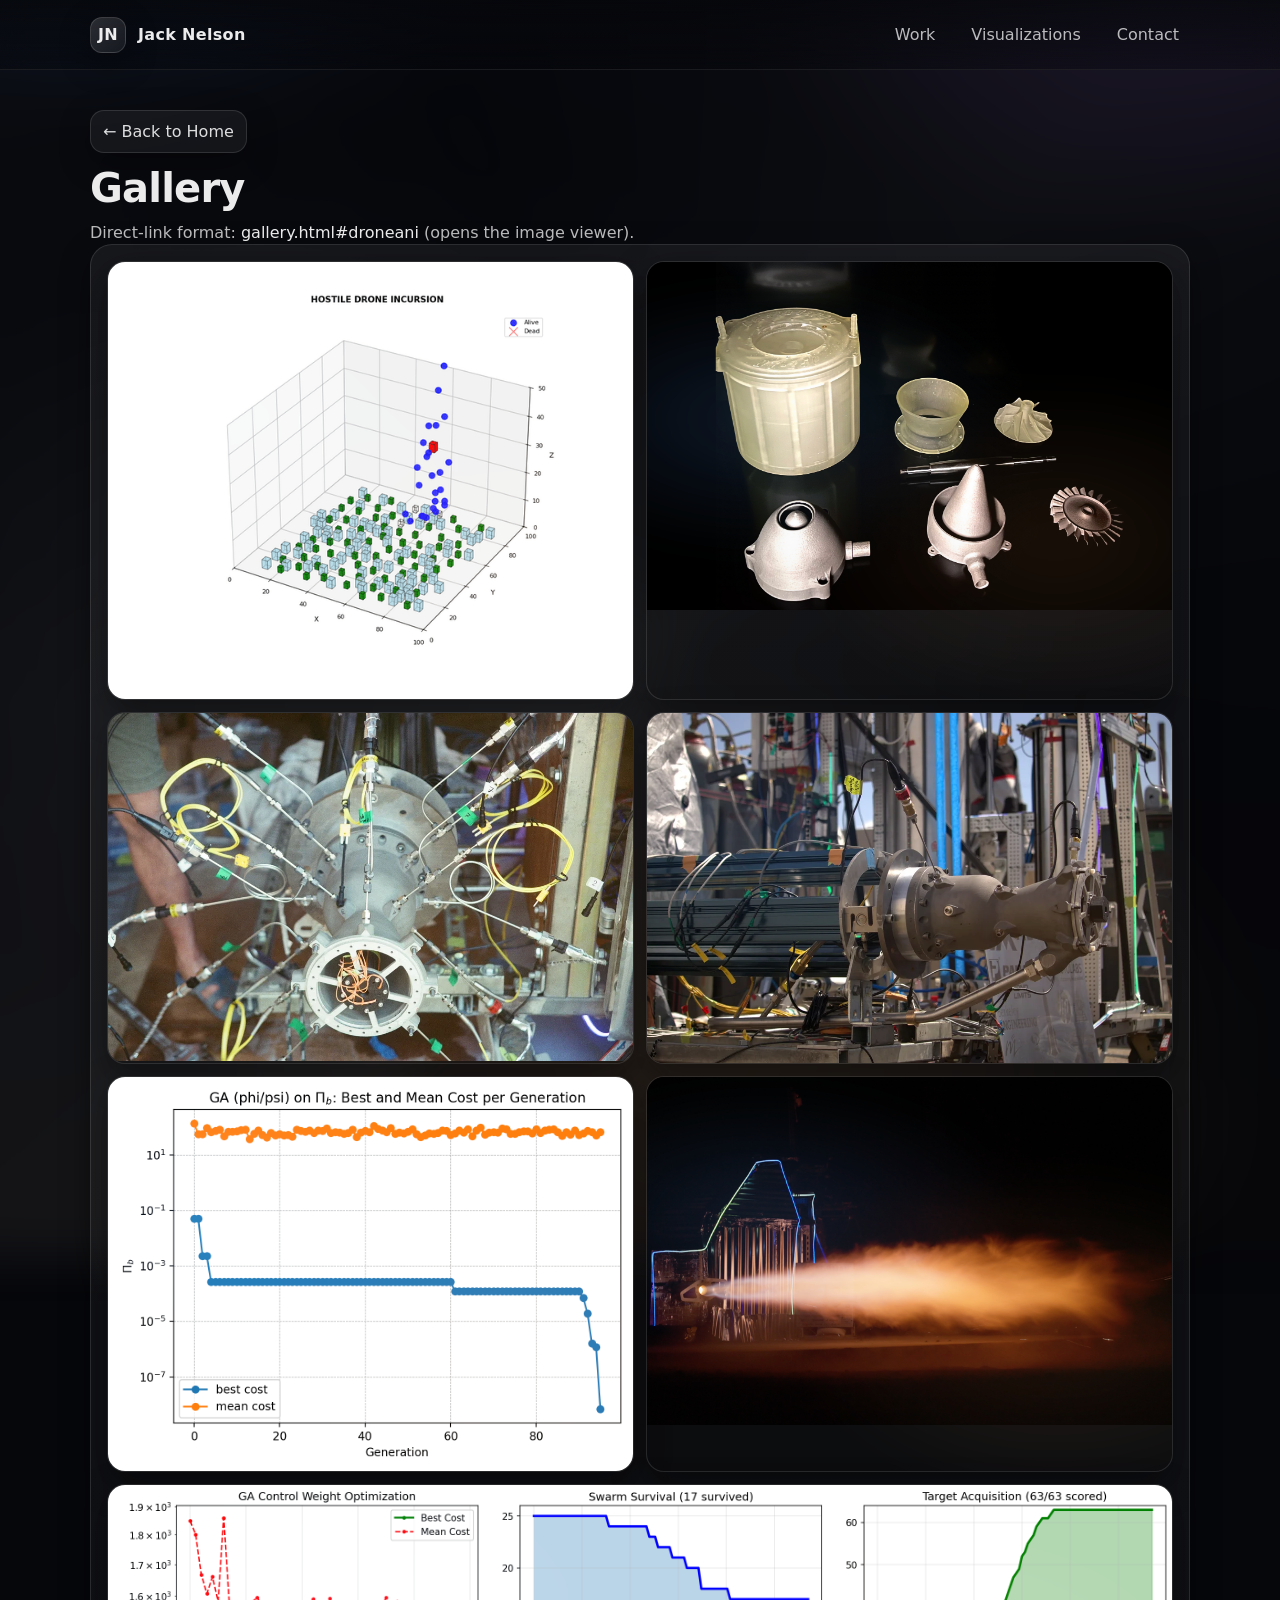
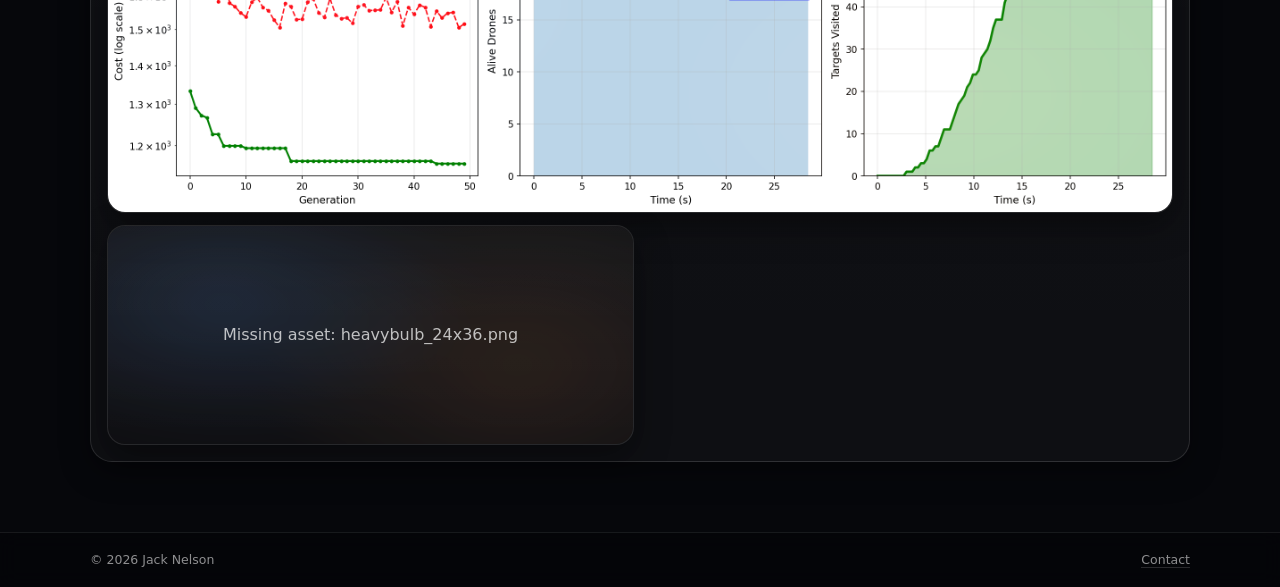
==== gallery.html @ c69b214f "Initial commit: jackanelson.com static engineering portfolio Goal: a fast, accessible, no-build pers" ====
<!doctype html>
<html lang="en">
<head>
  <meta charset="utf-8" />
  <meta name="viewport" content="width=device-width,initial-scale=1" />
  <title>Gallery — Jack Nelson</title>
  <meta name="description" content="Image gallery with direct-link support." />
  <link rel="stylesheet" href="styles.css" />
</head>

<body data-gallery-page="true">
  <a class="skip-link" href="#main">Skip to content</a>

  <div id="particles-js" aria-hidden="true"></div>
  <div class="bg-ambient" aria-hidden="true"></div>

  <header class="site-header">
    <div class="container header-inner">
      <a class="brand" href="index.html" aria-label="Home">
        <span class="brand-mark" aria-hidden="true">JN</span>
        <span class="brand-text">Jack Nelson</span>
      </a>

      <nav class="nav" aria-label="Primary">
        <a href="index.html#work">Work</a>
        <a href="index.html#visuals">Visualizations</a>
        <a href="index.html#contact">Contact</a>
      </nav>
    </div>
  </header>

  <main id="main" class="page">
    <div class="container">
      <div class="page-head">
        <a class="back" href="index.html">← Back to Home</a>
      </div>

      <h1 class="page-title">Gallery</h1>
      <p class="page-sub">Direct-link format: <span style="color:rgba(255,255,255,.92)">gallery.html#droneani</span> (opens the image viewer).</p>

      <section class="panel" aria-label="All images">
        <div class="masonry" style="margin-top:0">
          <a class="media-tile js-open-modal" href="#droneani" id="droneani"
             data-gallery-id="droneani"
             data-modal-src="assets/img/DroneAni.gif"
             data-modal-alt="Drone swarm animation"
             data-modal-caption="DroneAni.gif">
            <img src="assets/img/DroneAni.gif" alt="Drone swarm animation" loading="lazy" />
            <span class="media-fallback" aria-hidden="true">Missing asset: DroneAni.gif</span>
            <span class="media-glow" aria-hidden="true"></span>
          </a>

          <a class="media-tile js-open-modal" href="#prop-components" id="prop-components"
             data-gallery-id="prop-components"
             data-modal-src="assets/img/prop_components.png"
             data-modal-alt="Propulsion components layout"
             data-modal-caption="prop_components.png">
            <img src="assets/img/prop_components.png" alt="Propulsion components layout" loading="lazy" />
            <span class="media-fallback" aria-hidden="true">Missing asset: prop_components.png</span>
            <span class="media-glow" aria-hidden="true"></span>
          </a>

          <a class="media-tile js-open-modal" href="#prop-instrumented-front" id="prop-instrumented-front"
             data-gallery-id="prop-instrumented-front"
             data-modal-src="assets/img/prop_instrumented_front.png"
             data-modal-alt="Instrumented setup front view"
             data-modal-caption="prop_instrumented_front.png">
            <img src="assets/img/prop_instrumented_front.png" alt="Instrumented setup front view" loading="lazy" />
            <span class="media-fallback" aria-hidden="true">Missing asset: prop_instrumented_front.png</span>
            <span class="media-glow" aria-hidden="true"></span>
          </a>

          <a class="media-tile js-open-modal" href="#prop-teststand-side" id="prop-teststand-side"
             data-gallery-id="prop-teststand-side"
             data-modal-src="assets/img/prop_teststand_side.png"
             data-modal-alt="Test stand side view"
             data-modal-caption="prop_teststand_side.png">
            <img src="assets/img/prop_teststand_side.png" alt="Test stand side view" loading="lazy" />
            <span class="media-fallback" aria-hidden="true">Missing asset: prop_teststand_side.png</span>
            <span class="media-glow" aria-hidden="true"></span>
          </a>

          <a class="media-tile js-open-modal" href="#ga-phi-psi" id="ga-phi-psi"
             data-gallery-id="ga-phi-psi"
             data-modal-src="assets/img/ga_phi_psi_Pib_best_mean.png"
             data-modal-alt="Optimization visualization"
             data-modal-caption="ga_phi_psi_Pib_best_mean.png">
            <img src="assets/img/ga_phi_psi_Pib_best_mean.png" alt="Optimization visualization" loading="lazy" />
            <span class="media-fallback" aria-hidden="true">Missing asset: ga_phi_psi_Pib_best_mean.png</span>
            <span class="media-glow" aria-hidden="true"></span>
          </a>

          <a class="media-tile js-open-modal" href="#prop-hotfire" id="prop-hotfire"
             data-gallery-id="prop-hotfire"
             data-modal-src="assets/img/prop_hotfire.png"
             data-modal-alt="Propulsion hot-fire test image"
             data-modal-caption="prop_hotfire.png">
            <img src="assets/img/prop_hotfire.png" alt="Propulsion hot-fire test image" loading="lazy" />
            <span class="media-fallback" aria-hidden="true">Missing asset: prop_hotfire.png</span>
            <span class="media-glow" aria-hidden="true"></span>
          </a>

          <a class="media-tile media-control js-open-modal" href="#control-analysis" id="control-analysis"
             data-gallery-id="control-analysis"
             data-modal-src="assets/img/control_analysis.png"
             data-modal-alt="Control analysis graphs"
             data-modal-caption="control_analysis.png">
            <img src="assets/img/control_analysis.png" alt="Control analysis graphs" loading="lazy" />
            <span class="media-fallback" aria-hidden="true">Missing asset: control_analysis.png</span>
            <span class="media-glow" aria-hidden="true"></span>
          </a>

          <a class="media-tile js-open-modal" href="#heavybulb" id="heavybulb"
             data-gallery-id="heavybulb"
             data-modal-src="assets/img/heavybulb_24x36.png"
             data-modal-alt="Heavybulb engine"
             data-modal-caption="heavybulb_24x36.png">
            <img src="assets/img/heavybulb_24x36.png" alt="Heavybulb engine" loading="lazy" />
            <span class="media-fallback" aria-hidden="true">Missing asset: heavybulb_24x36.png</span>
            <span class="media-glow" aria-hidden="true"></span>
          </a>
        </div>
      </section>
    </div>
  </main>

  <div class="modal" id="lightbox" aria-hidden="true" role="dialog" aria-modal="true" aria-label="Image viewer">
    <div class="modal-backdrop" data-close="true"></div>
    <div class="modal-panel" role="document">
      <button class="modal-close" type="button" aria-label="Close" title="Close (Esc)" data-close="true">✕</button>
      <figure class="modal-figure">
        <img id="lightboxImg" alt="" />
        <figcaption id="lightboxCaption" class="modal-caption"></figcaption>
      </figure>
    </div>
  </div>

  <footer class="site-footer">
    <div class="container footer-inner">
      <span class="footer-dim">© <span id="year"></span> Jack Nelson</span>
      <span class="footer-dim"><a class="inline-link" href="index.html#contact">Contact</a></span>
    </div>
  </footer>

  <script src="particles.js-master/particles.min.js"></script>
  <script src="script.js"></script>
</body>
</html>
---- styles.css ----
:root{
  --bg: #06070b;
  --panel: rgba(255,255,255,.06);
  --panel-2: rgba(255,255,255,.085);
  --text: rgba(255,255,255,.92);
  --muted: rgba(255,255,255,.72);
  --faint: rgba(255,255,255,.52);
  --stroke: rgba(255,255,255,.12);
  --stroke-2: rgba(255,255,255,.18);
  --shadow: 0 18px 55px rgba(0,0,0,.55);
  --shadow-soft: 0 10px 30px rgba(0,0,0,.35);
  --radius: 22px;
  --radius-sm: 16px;
  --max: 1100px;
}

*{ box-sizing:border-box; }
html,body{ height:100%; }
html{ scroll-behavior: smooth; }

@media (prefers-reduced-motion: reduce){
  html{ scroll-behavior: auto; }
  *{ transition: none !important; }
}

body{
  margin:0;
  background: var(--bg);
  color: var(--text);
  font-family: ui-sans-serif, system-ui, -apple-system, Segoe UI, Roboto, Helvetica, Arial;
  line-height: 1.45;
  overflow-x:hidden;
}

button{ font: inherit; color: inherit; }

a{ color: inherit; text-decoration: none; }
a:hover{ text-decoration: none; }

:focus-visible{
  outline: 2px solid rgba(84,153,255,.65);
  outline-offset: 3px;
}

.skip-link{
  position: absolute;
  left: 14px;
  top: 10px;
  padding: 10px 12px;
  border-radius: 14px;
  border: 1px solid rgba(255,255,255,.14);
  background: rgba(0,0,0,.55);
  transform: translateY(-200%);
  z-index: 999;
}

.skip-link:focus{
  transform: translateY(0);
}

.container{
  width: min(var(--max), calc(100% - 40px));
  margin: 0 auto;
}

.bg-ambient{
  position: fixed;
  inset: -40vh -25vw;
  pointer-events:none;
  z-index:-2;
  overflow: hidden;
  background:
    /* “Plume” glows */
    radial-gradient(900px 520px at 22% 12%, rgba(84, 153, 255, .16), transparent 58%),
    radial-gradient(760px 520px at 78% 18%, rgba(171, 95, 255, .12), transparent 60%),
    radial-gradient(860px 620px at 55% 88%, rgba(255, 155, 74, .10), transparent 62%),
    /* Soft hotcore / nozzle-lip highlight */
    conic-gradient(from 210deg at 52% 60%, rgba(255,255,255,.06), transparent 35%, rgba(255,255,255,.03), transparent 70%),
    radial-gradient(980px 760px at 42% 62%, rgba(255,255,255,.05), transparent 62%);
  filter: blur(26px) saturate(1.12);
  opacity:.95;
}

.bg-ambient::before{
  content:"";
  position:absolute;
  inset: 0;
  background:
    /* Diagonal vector lines */
    repeating-linear-gradient(115deg, rgba(255,255,255,.06) 0 1px, transparent 1px 34px),
    repeating-linear-gradient(65deg, rgba(84,153,255,.06) 0 1px, transparent 1px 46px),
    /* Blueprint-ish grid */
    linear-gradient(to right, rgba(255,255,255,.04) 1px, transparent 1px),
    linear-gradient(to bottom, rgba(255,255,255,.035) 1px, transparent 1px),
    /* Larger grid */
    linear-gradient(to right, rgba(255,255,255,.03) 1px, transparent 1px),
    linear-gradient(to bottom, rgba(255,255,255,.025) 1px, transparent 1px);
  background-size: auto, auto, 38px 38px, 38px 38px, 140px 140px, 140px 140px;
  background-position: 0 0, 0 0, 0 0, 0 0, 12px 18px, 12px 18px;
  opacity: .22;
  filter: blur(.2px);
  mask-image: radial-gradient(60% 55% at 50% 55%, black 55%, transparent 100%);
}

.bg-ambient::after{
  content:"";
  position:absolute;
  inset: 0;
  background:
    /* Scanline sheen */
    repeating-linear-gradient(to bottom, rgba(255,255,255,.03), rgba(255,255,255,.03) 1px, transparent 1px, transparent 6px),
    /* Subtle horizon/edge glow */
    linear-gradient(to bottom, rgba(84,153,255,.08), transparent 38%),
    linear-gradient(to top, rgba(255,155,74,.06), transparent 42%),
    /* Subtle vignette */
    radial-gradient(70% 70% at 50% 50%, transparent 45%, rgba(0,0,0,.45) 100%);
  opacity: .18;
  mix-blend-mode: overlay;
}

.site-header{
  position: sticky;
  top: 0;
  z-index: 20;
  backdrop-filter: blur(14px);
  background: linear-gradient(to bottom, rgba(6,7,11,.78), rgba(6,7,11,.35));
  border-bottom: 1px solid rgba(255,255,255,.08);
}

.header-inner{
  display:flex;
  align-items:center;
  justify-content:space-between;
  padding: 14px 0;
  gap: 16px;
}

.brand{
  display:flex;
  align-items:center;
  gap: 12px;
}

.brand-mark{
  width: 36px;
  height: 36px;
  border-radius: 12px;
  display:grid;
  place-items:center;
  font-weight: 700;
  letter-spacing:.02em;
  background: linear-gradient(135deg, rgba(255,255,255,.14), rgba(255,255,255,.06));
  border: 1px solid rgba(255,255,255,.14);
  box-shadow: var(--shadow-soft);
}

.brand-text{
  font-weight: 650;
  letter-spacing: .02em;
  color: rgba(255,255,255,.92);
}

.nav{
  display:flex;
  gap: 14px;
  align-items:center;
}

.nav a{
  padding: 8px 10px;
  border-radius: 12px;
  color: var(--muted);
  border: 1px solid transparent;
}

.nav a:hover{
  color: var(--text);
  border-color: rgba(255,255,255,.10);
  background: rgba(255,255,255,.05);
}

.hero{ padding: 64px 0 30px; }

.hero-grid{
  display:grid;
  grid-template-columns: 1.1fr .9fr;
  gap: 26px;
  align-items: start;
}

@media (max-width: 980px){
  .hero-grid{ grid-template-columns: 1fr; }
}

.eyebrow{
  color: var(--muted);
  letter-spacing: .10em;
  text-transform: uppercase;
  font-size: 12px;
  margin: 0 0 10px;
}

.hero-title{
  margin: 0 0 12px;
  font-size: clamp(30px, 4vw, 48px);
  line-height: 1.05;
  letter-spacing: -0.02em;
}

.hero-subtitle{
  margin: 0 0 18px;
  color: var(--muted);
  font-size: 16px;
  max-width: 60ch;
}

.hero-cta{
  display:flex;
  gap: 12px;
  flex-wrap: wrap;
  margin: 18px 0 16px;
}

.btn{
  display:inline-flex;
  align-items:center;
  justify-content:center;
  padding: 10px 14px;
  border-radius: 14px;
  border: 1px solid rgba(255,255,255,.14);
  background: rgba(255,255,255,.06);
  color: var(--text);
  box-shadow: var(--shadow-soft);
  transition: transform .16s ease, background .16s ease, border-color .16s ease;
}

.btn:hover{
  transform: translateY(-1px);
  border-color: rgba(255,255,255,.20);
  background: rgba(255,255,255,.09);
}

.btn.primary{
  background: linear-gradient(135deg, rgba(84,153,255,.20), rgba(171,95,255,.14));
  border-color: rgba(255,255,255,.18);
}

.btn.ghost{ background: rgba(255,255,255,.04); }

.hero-tags{ display:flex; gap: 8px; flex-wrap: wrap; }

.tag{
  font-size: 12px;
  color: rgba(255,255,255,.82);
  padding: 7px 10px;
  border-radius: 999px;
  border: 1px solid rgba(255,255,255,.12);
  background: rgba(255,255,255,.04);
}

.hero-card{
  border-radius: var(--radius);
  border: 1px solid rgba(255,255,255,.12);
  background: linear-gradient(180deg, rgba(255,255,255,.07), rgba(255,255,255,.04));
  box-shadow: var(--shadow);
  padding: 14px;
}

.hero-card-top{
  display:flex;
  justify-content: space-between;
  gap: 10px;
  align-items:center;
  margin-bottom: 10px;
}

.pill{
  font-size: 12px;
  padding: 7px 10px;
  border-radius: 999px;
  border: 1px solid rgba(255,255,255,.12);
  background: rgba(0,0,0,.18);
  color: rgba(255,255,255,.86);
}

.pill.muted{ color: rgba(255,255,255,.65); }

.media-tile{
  position: relative;
  display:block;
  width: 100%;
  min-height: 220px;
  border-radius: 18px;
  overflow:hidden;
  border: 1px solid rgba(255,255,255,.12);
  background: rgba(0,0,0,.25);
  cursor: pointer;
  padding: 0;
  appearance:none;
  outline: none;
  box-shadow: 0 12px 35px rgba(0,0,0,.45);
  transition: transform .18s ease, border-color .18s ease;
}

.media-tile:hover{
  transform: translateY(-2px);
  border-color: rgba(255,255,255,.20);
}

.media-tile img{
  width: 100%;
  height: auto;
  display:block;
  object-fit: contain;
  position: relative;
  z-index: 1;
}

.media-fallback{
  position:absolute;
  inset: 0;
  display:none;
  place-items:center;
  padding: 18px;
  text-align: center;
  color: rgba(255,255,255,.72);
  background: linear-gradient(180deg, rgba(255,255,255,.05), rgba(255,255,255,.02));
  z-index: 2;
}

.media-tile.is-missing img{ display:none; }
.media-tile.is-missing .media-fallback{ display:grid; }

.media-glow{
  position:absolute;
  inset: -20%;
  background:
    radial-gradient(420px 220px at 30% 40%, rgba(84,153,255,.18), transparent 60%),
    radial-gradient(420px 260px at 70% 60%, rgba(255,155,74,.12), transparent 62%);
  filter: blur(18px);
  opacity: .85;
  mix-blend-mode: screen;
  pointer-events:none;
  z-index: 2;
}

.hero-card-note{
  margin: 10px 2px 0;
  font-size: 12.5px;
  color: rgba(255,255,255,.68);
}

.section{ padding: 54px 0; }

.section-head{ display:flex; flex-direction:column; gap: 8px; margin-bottom: 18px; }

.section-head h2{ margin: 0; font-size: 22px; letter-spacing: -0.01em; }

.section-head p{ margin: 0; color: var(--muted); max-width: 72ch; }

.cards-grid{ display:grid; grid-template-columns: repeat(2, 1fr); gap: 14px; }

@media (max-width: 900px){
  .cards-grid{ grid-template-columns: 1fr; }
}

.card{
  border-radius: var(--radius);
  border: 1px solid rgba(255,255,255,.12);
  background: linear-gradient(180deg, rgba(255,255,255,.06), rgba(255,255,255,.035));
  box-shadow: var(--shadow-soft);
  padding: 16px;
  transition: transform .18s ease, border-color .18s ease, background .18s ease;
  position: relative;
  overflow:hidden;
}

.card::before{
  content:"";
  position:absolute;
  inset:-40%;
  background:
    radial-gradient(500px 240px at 25% 35%, rgba(84,153,255,.10), transparent 60%),
    radial-gradient(560px 260px at 80% 70%, rgba(171,95,255,.08), transparent 62%);
  filter: blur(18px);
  opacity: .75;
  pointer-events:none;
}

.card:hover{
  transform: translateY(-2px);
  border-color: rgba(255,255,255,.20);
  background: linear-gradient(180deg, rgba(255,255,255,.075), rgba(255,255,255,.04));
}

.card-top{ display:flex; gap: 8px; flex-wrap: wrap; position: relative; z-index: 1; }

.chip{
  font-size: 12px;
  padding: 6px 10px;
  border-radius: 999px;
  border: 1px solid rgba(255,255,255,.12);
  background: rgba(0,0,0,.16);
  color: rgba(255,255,255,.88);
}

.chip.muted{ color: rgba(255,255,255,.65); }

.card h3{ margin: 10px 0 8px; font-size: 18px; letter-spacing: -0.01em; position: relative; z-index: 1; }

.card p{ margin: 0 0 14px; color: rgba(255,255,255,.76); position: relative; z-index: 1; }

.card-foot{ display:flex; justify-content: space-between; align-items:flex-end; gap: 10px; position: relative; z-index: 1; }

.linkish{ color: rgba(255,255,255,.9); font-weight: 600; }

.mini{ font-size: 11.5px; color: rgba(255,255,255,.55); }


.masonry{
  display:grid;
  grid-template-columns: repeat(2, minmax(0, 1fr));
  gap: 12px;
}

/* Uniform tile height; images scale to fit without cropping */
.masonry .media-tile{
  height: auto;
}

.masonry .media-tile img{
  height: auto;
  width: 100%;
  object-fit: contain;
}

.masonry .media-tile.is-missing{ min-height: 220px; }

/* Final control-analysis tile: same height, centered, not extra-wide */
.masonry .media-tile.media-control{
  grid-column: 1 / -1;
  width: 100%;
  justify-self: stretch;
}

@media (max-width: 980px){
  .masonry{ grid-template-columns: 1fr; }
  .masonry .media-tile{ grid-column: auto; height: auto; }
  .masonry .media-tile.media-control{ grid-column: auto; width: 100%; justify-self: stretch; }
}

.section-contact{ padding-bottom: 70px; }

.contact-grid{ display:grid; grid-template-columns: 1fr 1fr; gap: 18px; align-items:start; }

@media (max-width: 900px){
  .contact-grid{ grid-template-columns: 1fr; }
}

.contact-sub{ margin: 8px 0 0; color: rgba(255,255,255,.72); }

.contact-card{
  border-radius: var(--radius);
  border: 1px solid rgba(255,255,255,.12);
  background: linear-gradient(180deg, rgba(255,255,255,.06), rgba(255,255,255,.035));
  box-shadow: var(--shadow-soft);
  padding: 14px 16px;
}

.contact-row{ display:flex; justify-content: space-between; gap: 14px; padding: 12px 0; border-bottom: 1px solid rgba(255,255,255,.08); }

.contact-row:last-child{ border-bottom: none; }

.contact-label{ color: rgba(255,255,255,.65); font-size: 13px; }

.contact-link{ color: rgba(255,255,255,.92); font-weight: 650; text-align:right; border-bottom: 1px solid rgba(255,255,255,.15); }

.contact-link:hover{ border-bottom-color: rgba(255,255,255,.35); }

.site-footer{ border-top: 1px solid rgba(255,255,255,.08); background: rgba(0,0,0,.20); backdrop-filter: blur(10px); padding: 18px 0; }

.footer-inner{ display:flex; justify-content: space-between; gap: 12px; flex-wrap: wrap; }

.footer-dim{ color: rgba(255,255,255,.55); font-size: 12.5px; }

/* --------- PROJECT PAGES --------- */

.page{ padding: 40px 0 70px; }

.page-head{ display:flex; align-items:flex-start; justify-content: space-between; gap: 14px; margin-bottom: 14px; }

.back{
  display:inline-flex;
  gap: 10px;
  align-items:center;
  padding: 9px 12px;
  border-radius: 14px;
  border: 1px solid rgba(255,255,255,.12);
  background: rgba(255,255,255,.05);
  color: rgba(255,255,255,.86);
  box-shadow: var(--shadow-soft);
}

.back:hover{ border-color: rgba(255,255,255,.20); background: rgba(255,255,255,.08); }

.page-title{ margin: 6px 0 0; font-size: clamp(26px, 3.2vw, 40px); line-height: 1.08; letter-spacing: -0.02em; }

.page-sub{ margin: 10px 0 0; color: rgba(255,255,255,.72); max-width: 75ch; }

.page-grid{ display:grid; grid-template-columns: 1.1fr .9fr; gap: 16px; margin-top: 18px; }

@media (max-width: 980px){
  .page-grid{ grid-template-columns: 1fr; }
}

.panel{
  border-radius: var(--radius);
  border: 1px solid rgba(255,255,255,.12);
  background: linear-gradient(180deg, rgba(255,255,255,.06), rgba(255,255,255,.035));
  box-shadow: var(--shadow-soft);
  padding: 16px;
}

.panel h3{ margin: 0 0 8px; letter-spacing: -.01em; }

.panel ul{ margin: 10px 0 0 18px; color: rgba(255,255,255,.78); }

.panel li{ margin: 6px 0; }

.kv{ display:grid; grid-template-columns: 120px 1fr; gap: 10px 12px; margin-top: 10px; }

.kv div{ padding: 8px 0; border-bottom: 1px solid rgba(255,255,255,.08); }

.kv div:nth-last-child(-n+2){ border-bottom: none; }

.k{ color: rgba(255,255,255,.62); font-size: 12.5px; }
.v{ color: rgba(255,255,255,.88); font-weight: 600; }

.inline-link{ border-bottom: 1px solid rgba(255,255,255,.15); }
.inline-link:hover{ border-bottom-color: rgba(255,255,255,.35); }

.todo{ color: rgba(255,255,255,.74); }

/* --------- LIGHTBOX MODAL (ARTISTIC 75%) --------- */

.modal{ position: fixed; inset: 0; display:none; z-index: 100; }

.modal[aria-hidden="false"]{ display:block; }

.modal-backdrop{ position:absolute; inset:0; background: rgba(0,0,0,.62); backdrop-filter: blur(18px); }

.modal-panel{ position: absolute; inset: 0; display:grid; place-items:center; padding: 24px; }

.modal-figure{
  width: min(75vw, 1100px);
  height: min(75vh, 740px);
  margin: 0;
  border-radius: 26px;
  overflow:hidden;
  border: 1px solid rgba(255,255,255,.14);
  background: linear-gradient(180deg, rgba(255,255,255,.06), rgba(255,255,255,.03));
  box-shadow: 0 30px 90px rgba(0,0,0,.70);
  position: relative;
}

@media (max-width: 780px){
  .modal-figure{ width: min(92vw, 1100px); height: min(78vh, 740px); }
}

.modal-figure::before{
  content:"";
  position:absolute;
  inset:-35%;
  background:
    radial-gradient(560px 320px at 25% 30%, rgba(84,153,255,.16), transparent 60%),
    radial-gradient(620px 380px at 75% 70%, rgba(171,95,255,.12), transparent 62%),
    radial-gradient(540px 360px at 60% 40%, rgba(255,155,74,.10), transparent 64%);
  filter: blur(18px);
  opacity: .9;
  pointer-events:none;
}

.modal-figure img{
  position:absolute;
  inset: 0;
  width: 100%;
  height: 100%;
  object-fit: contain;
  padding: 18px 18px 52px;
  z-index: 1;
}

.modal-caption{
  position:absolute;
  left: 16px;
  right: 16px;
  bottom: 12px;
  z-index: 2;
  font-size: 12.5px;
  color: rgba(255,255,255,.72);
  text-align: center;
  letter-spacing: .04em;
  text-transform: uppercase;
}

.modal-close{
  position: absolute;
  top: 18px;
  right: 18px;
  z-index: 110;
  width: 42px;
  height: 42px;
  border-radius: 14px;
  border: 1px solid rgba(255,255,255,.16);
  background: rgba(0,0,0,.35);
  color: rgba(255,255,255,.92);
  cursor: pointer;
  box-shadow: var(--shadow-soft);
  font-size: 18px;
  transition: transform .15s ease, background .15s ease, border-color .15s ease;
}

.modal-close:hover{
  transform: translateY(-1px);
  border-color: rgba(255,255,255,.24);
  background: rgba(0,0,0,.45);
}

/* --------- PARTICLES BACKDROP --------- */

#particles-js{
  position: fixed;
  inset: 0;
  pointer-events: none;
  z-index: -1;
  opacity: .82;
}

@media (prefers-reduced-motion: reduce){
  #particles-js{ display:none; }
}
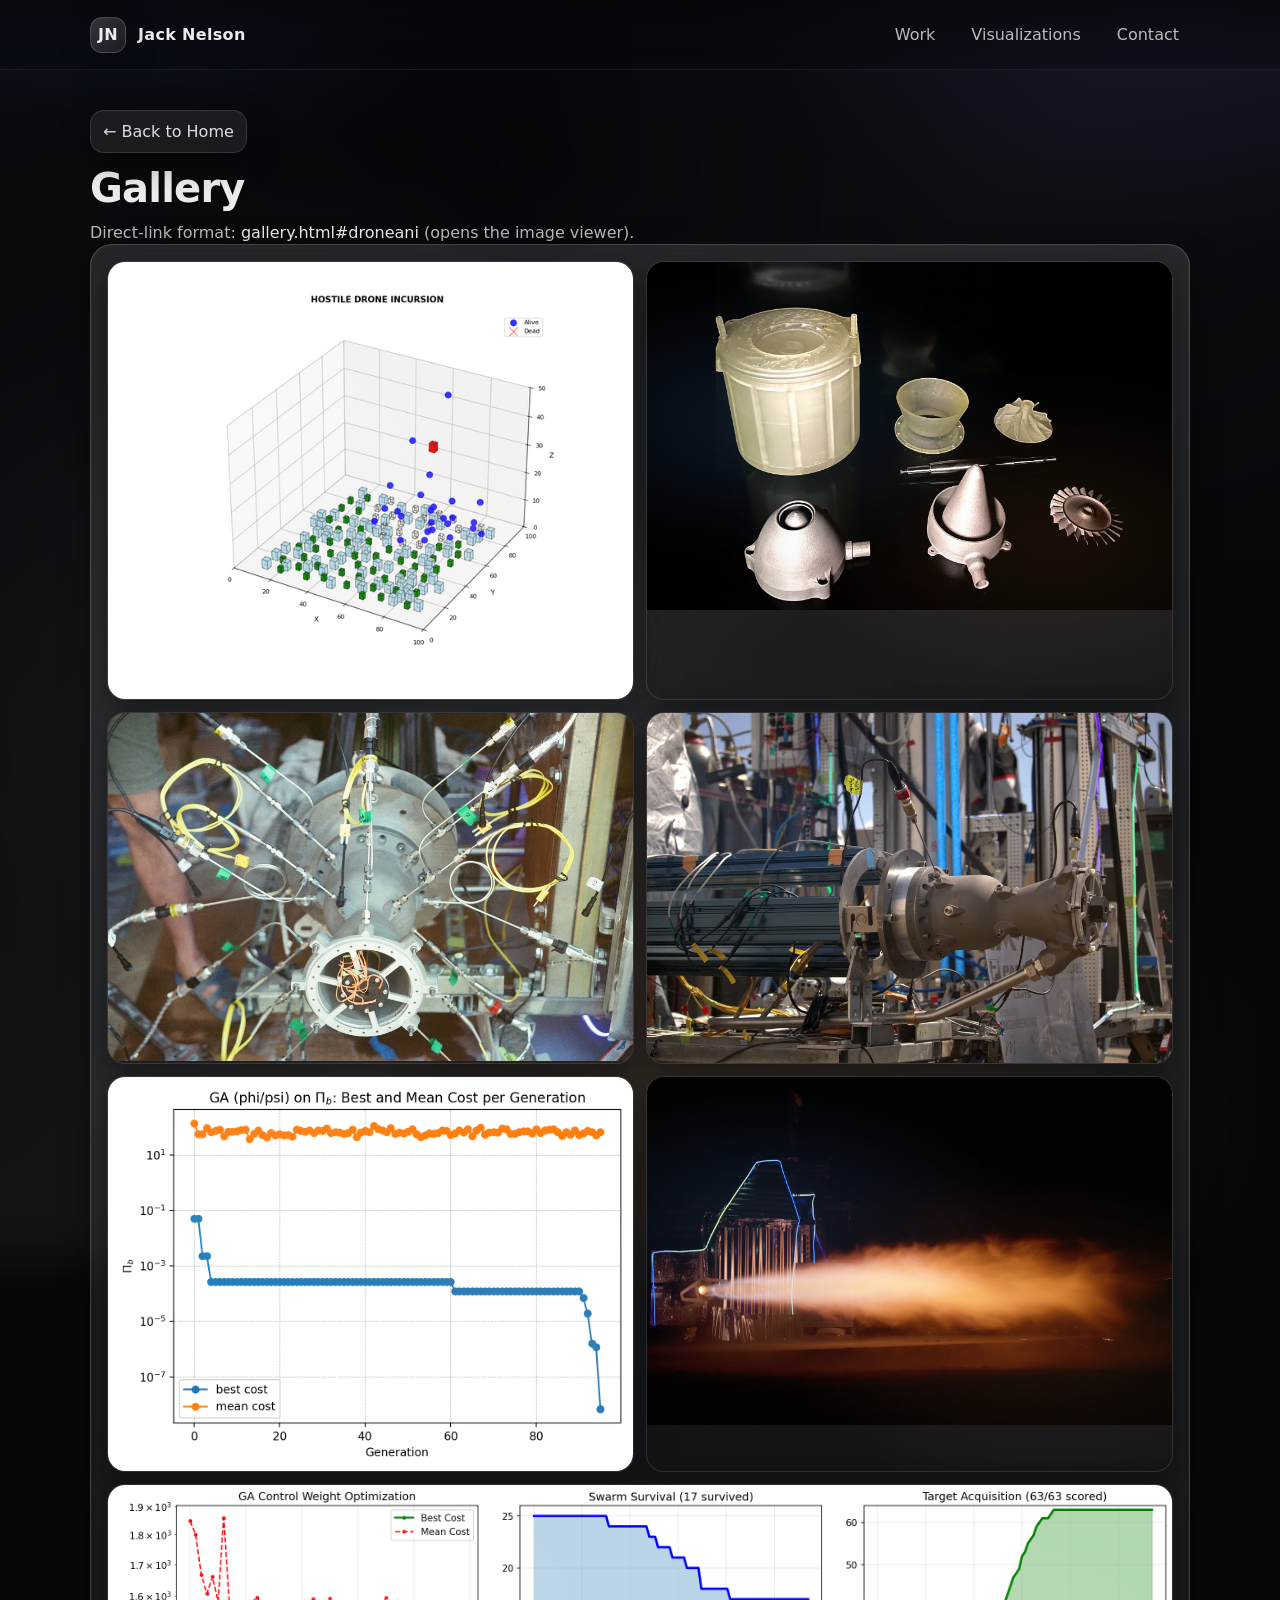
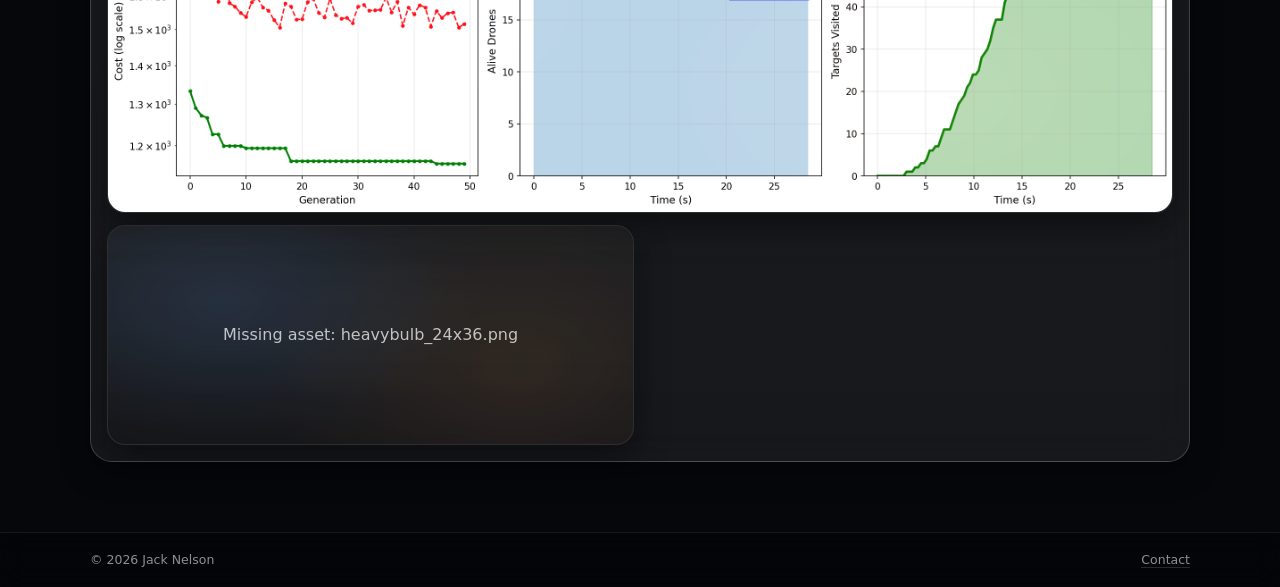
==== commit 1222d1c4: "feat: add inlet shock visualizer + refresh site UI Adds a new browser-based interactive inlet/duct f" ====
--- a/gallery.html
+++ b/gallery.html
@@ -5,7 +5,7 @@
   <meta name="viewport" content="width=device-width,initial-scale=1" />
   <title>Gallery — Jack Nelson</title>
   <meta name="description" content="Image gallery with direct-link support." />
-  <link rel="stylesheet" href="styles.css" />
+  <link rel="stylesheet" href="styles.css?v=20260221" />
 </head>
 
 <body data-gallery-page="true">
--- a/styles.css
+++ b/styles.css
@@ -12,6 +12,16 @@
   --radius: 22px;
   --radius-sm: 16px;
   --max: 1100px;
+
+  /* Frosted-glass tuning (site-wide “boxes”) */
+  --frost-box-top: rgba(255,255,255,.12);
+  --frost-box-bottom: rgba(255,255,255,.070);
+  --frost-box-border: rgba(255,255,255,.19);
+  --frost-box-blur: 20px;
+  --frost-box-sat: 1.12;
+
+  --frost-ui-blur: 12px;
+  --frost-ui-sat: 1.08;
 }
 
 *{ box-sizing:border-box; }
@@ -149,9 +159,11 @@
   place-items:center;
   font-weight: 700;
   letter-spacing:.02em;
-  background: linear-gradient(135deg, rgba(255,255,255,.14), rgba(255,255,255,.06));
-  border: 1px solid rgba(255,255,255,.14);
+  background: linear-gradient(135deg, rgba(255,255,255,.18), rgba(255,255,255,.08));
+  border: 1px solid rgba(255,255,255,.16);
   box-shadow: var(--shadow-soft);
+  -webkit-backdrop-filter: blur(var(--frost-ui-blur)) saturate(var(--frost-ui-sat));
+  backdrop-filter: blur(var(--frost-ui-blur)) saturate(var(--frost-ui-sat));
 }
 
 .brand-text{
@@ -219,6 +231,23 @@
   gap: 12px;
   flex-wrap: wrap;
   margin: 18px 0 16px;
+}
+
+/* De-duplicate navigation paths:
+   - Mobile: use the hero buttons, hide top-nav Work/Visualizations
+   - Desktop: use the top-nav, hide the hero Work/Visualizations buttons */
+@media (max-width: 780px){
+  .site-header .nav a[href="#work"],
+  .site-header .nav a[href="#visuals"]{
+    display: none;
+  }
+}
+
+@media (min-width: 781px){
+  .hero-cta a[href="#work"],
+  .hero-cta a[href="#visuals"]{
+    display: none;
+  }
 }
 
 .btn{
@@ -228,16 +257,18 @@
   padding: 10px 14px;
   border-radius: 14px;
   border: 1px solid rgba(255,255,255,.14);
-  background: rgba(255,255,255,.06);
+  background: rgba(255,255,255,.08);
   color: var(--text);
   box-shadow: var(--shadow-soft);
   transition: transform .16s ease, background .16s ease, border-color .16s ease;
+  -webkit-backdrop-filter: blur(var(--frost-ui-blur)) saturate(var(--frost-ui-sat));
+  backdrop-filter: blur(var(--frost-ui-blur)) saturate(var(--frost-ui-sat));
 }
 
 .btn:hover{
   transform: translateY(-1px);
   border-color: rgba(255,255,255,.20);
-  background: rgba(255,255,255,.09);
+  background: rgba(255,255,255,.11);
 }
 
 .btn.primary{
@@ -255,15 +286,19 @@
   padding: 7px 10px;
   border-radius: 999px;
   border: 1px solid rgba(255,255,255,.12);
-  background: rgba(255,255,255,.04);
+  background: rgba(255,255,255,.06);
+  -webkit-backdrop-filter: blur(var(--frost-ui-blur)) saturate(var(--frost-ui-sat));
+  backdrop-filter: blur(var(--frost-ui-blur)) saturate(var(--frost-ui-sat));
 }
 
 .hero-card{
   border-radius: var(--radius);
-  border: 1px solid rgba(255,255,255,.12);
-  background: linear-gradient(180deg, rgba(255,255,255,.07), rgba(255,255,255,.04));
+  border: 1px solid var(--frost-box-border);
+  background: linear-gradient(180deg, var(--frost-box-top), var(--frost-box-bottom));
   box-shadow: var(--shadow);
   padding: 14px;
+  -webkit-backdrop-filter: blur(var(--frost-box-blur)) saturate(var(--frost-box-sat));
+  backdrop-filter: blur(var(--frost-box-blur)) saturate(var(--frost-box-sat));
 }
 
 .hero-card-top{
@@ -279,8 +314,10 @@
   padding: 7px 10px;
   border-radius: 999px;
   border: 1px solid rgba(255,255,255,.12);
-  background: rgba(0,0,0,.18);
+  background: rgba(0,0,0,.22);
   color: rgba(255,255,255,.86);
+  -webkit-backdrop-filter: blur(var(--frost-ui-blur)) saturate(var(--frost-ui-sat));
+  backdrop-filter: blur(var(--frost-ui-blur)) saturate(var(--frost-ui-sat));
 }
 
 .pill.muted{ color: rgba(255,255,255,.65); }
@@ -366,13 +403,15 @@
 
 .card{
   border-radius: var(--radius);
-  border: 1px solid rgba(255,255,255,.12);
-  background: linear-gradient(180deg, rgba(255,255,255,.06), rgba(255,255,255,.035));
+  border: 1px solid var(--frost-box-border);
+  background: linear-gradient(180deg, var(--frost-box-top), var(--frost-box-bottom));
   box-shadow: var(--shadow-soft);
   padding: 16px;
   transition: transform .18s ease, border-color .18s ease, background .18s ease;
   position: relative;
   overflow:hidden;
+  -webkit-backdrop-filter: blur(var(--frost-box-blur)) saturate(var(--frost-box-sat));
+  backdrop-filter: blur(var(--frost-box-blur)) saturate(var(--frost-box-sat));
 }
 
 .card::before{
@@ -390,7 +429,7 @@
 .card:hover{
   transform: translateY(-2px);
   border-color: rgba(255,255,255,.20);
-  background: linear-gradient(180deg, rgba(255,255,255,.075), rgba(255,255,255,.04));
+  background: linear-gradient(180deg, rgba(255,255,255,.10), rgba(255,255,255,.055));
 }
 
 .card-top{ display:flex; gap: 8px; flex-wrap: wrap; position: relative; z-index: 1; }
@@ -400,8 +439,10 @@
   padding: 6px 10px;
   border-radius: 999px;
   border: 1px solid rgba(255,255,255,.12);
-  background: rgba(0,0,0,.16);
+  background: rgba(0,0,0,.20);
   color: rgba(255,255,255,.88);
+  -webkit-backdrop-filter: blur(var(--frost-ui-blur)) saturate(var(--frost-ui-sat));
+  backdrop-filter: blur(var(--frost-ui-blur)) saturate(var(--frost-ui-sat));
 }
 
 .chip.muted{ color: rgba(255,255,255,.65); }
@@ -421,6 +462,64 @@
   display:grid;
   grid-template-columns: repeat(2, minmax(0, 1fr));
   gap: 12px;
+}
+
+/* --------- SIM EMBED --------- */
+
+.sim-toolbar{
+  display:flex;
+  align-items:center;
+  justify-content: space-between;
+  gap: 12px;
+  flex-wrap: wrap;
+}
+
+.sim-presets{
+  display:flex;
+  gap: 10px;
+  flex-wrap: wrap;
+}
+
+.sim-frame{
+  width: min(1100px, 100%);
+  margin: 12px auto 0;
+  border-radius: var(--radius);
+  overflow: hidden;
+  border: 1px solid rgba(255,255,255,.12);
+  background: #000;
+}
+
+.sim-frame iframe{
+  width: 100%;
+  height: 100%;
+  display:block;
+  border: 0;
+  background: #000;
+}
+
+/* Homepage preview: fixed 16:9 */
+.sim-frame.sim-frame-preview{
+  aspect-ratio: 16 / 9;
+}
+
+@supports not (aspect-ratio: 16 / 9){
+  .sim-frame.sim-frame-preview{ position: relative; }
+  .sim-frame.sim-frame-preview::before{ content:""; display:block; padding-top: 56.25%; }
+  .sim-frame.sim-frame-preview iframe{ position:absolute; inset:0; }
+}
+
+/* Full page: taller, avoids iframe scrollbars in most viewports */
+.sim-frame.sim-frame-full{
+  aspect-ratio: auto;
+  height: min(1040px, calc(100vh - 220px));
+  min-height: 980px;
+}
+
+.sim-caption{
+  width: min(1100px, 100%);
+  margin: 10px auto 0;
+  color: rgba(255,255,255,.72);
+  line-height: 1.5;
 }
 
 /* Uniform tile height; images scale to fit without cropping */
@@ -461,10 +560,12 @@
 
 .contact-card{
   border-radius: var(--radius);
-  border: 1px solid rgba(255,255,255,.12);
-  background: linear-gradient(180deg, rgba(255,255,255,.06), rgba(255,255,255,.035));
+  border: 1px solid var(--frost-box-border);
+  background: linear-gradient(180deg, var(--frost-box-top), var(--frost-box-bottom));
   box-shadow: var(--shadow-soft);
   padding: 14px 16px;
+  -webkit-backdrop-filter: blur(var(--frost-box-blur)) saturate(var(--frost-box-sat));
+  backdrop-filter: blur(var(--frost-box-blur)) saturate(var(--frost-box-sat));
 }
 
 .contact-row{ display:flex; justify-content: space-between; gap: 14px; padding: 12px 0; border-bottom: 1px solid rgba(255,255,255,.08); }
@@ -478,6 +579,14 @@
 .contact-link:hover{ border-bottom-color: rgba(255,255,255,.35); }
 
 .site-footer{ border-top: 1px solid rgba(255,255,255,.08); background: rgba(0,0,0,.20); backdrop-filter: blur(10px); padding: 18px 0; }
+
+@supports ((-webkit-backdrop-filter: blur(1px)) or (backdrop-filter: blur(1px))){
+  .site-footer{
+    background: rgba(0,0,0,.22);
+    -webkit-backdrop-filter: blur(14px) saturate(1.08);
+    backdrop-filter: blur(14px) saturate(1.08);
+  }
+}
 
 .footer-inner{ display:flex; justify-content: space-between; gap: 12px; flex-wrap: wrap; }
 
@@ -496,9 +605,11 @@
   padding: 9px 12px;
   border-radius: 14px;
   border: 1px solid rgba(255,255,255,.12);
-  background: rgba(255,255,255,.05);
+  background: rgba(255,255,255,.075);
   color: rgba(255,255,255,.86);
   box-shadow: var(--shadow-soft);
+  -webkit-backdrop-filter: blur(var(--frost-ui-blur)) saturate(var(--frost-ui-sat));
+  backdrop-filter: blur(var(--frost-ui-blur)) saturate(var(--frost-ui-sat));
 }
 
 .back:hover{ border-color: rgba(255,255,255,.20); background: rgba(255,255,255,.08); }
@@ -515,10 +626,25 @@
 
 .panel{
   border-radius: var(--radius);
-  border: 1px solid rgba(255,255,255,.12);
-  background: linear-gradient(180deg, rgba(255,255,255,.06), rgba(255,255,255,.035));
+  border: 1px solid var(--frost-box-border);
+  background: linear-gradient(180deg, var(--frost-box-top), var(--frost-box-bottom));
   box-shadow: var(--shadow-soft);
   padding: 16px;
+  -webkit-backdrop-filter: blur(var(--frost-box-blur)) saturate(var(--frost-box-sat));
+  backdrop-filter: blur(var(--frost-box-blur)) saturate(var(--frost-box-sat));
+}
+
+@media (max-width: 780px){
+  :root{
+    --frost-box-top: rgba(255,255,255,.16);
+    --frost-box-bottom: rgba(255,255,255,.095);
+    --frost-box-border: rgba(255,255,255,.22);
+    --frost-box-blur: 30px;
+    --frost-box-sat: 1.15;
+
+    --frost-ui-blur: 16px;
+    --frost-ui-sat: 1.10;
+  }
 }
 
 .panel h3{ margin: 0 0 8px; letter-spacing: -.01em; }
@@ -557,10 +683,12 @@
   margin: 0;
   border-radius: 26px;
   overflow:hidden;
-  border: 1px solid rgba(255,255,255,.14);
-  background: linear-gradient(180deg, rgba(255,255,255,.06), rgba(255,255,255,.03));
+  border: 1px solid rgba(255,255,255,.18);
+  background: linear-gradient(180deg, rgba(255,255,255,.10), rgba(255,255,255,.05));
   box-shadow: 0 30px 90px rgba(0,0,0,.70);
   position: relative;
+  -webkit-backdrop-filter: blur(calc(var(--frost-box-blur) + 8px)) saturate(var(--frost-box-sat));
+  backdrop-filter: blur(calc(var(--frost-box-blur) + 8px)) saturate(var(--frost-box-sat));
 }
 
 @media (max-width: 780px){
